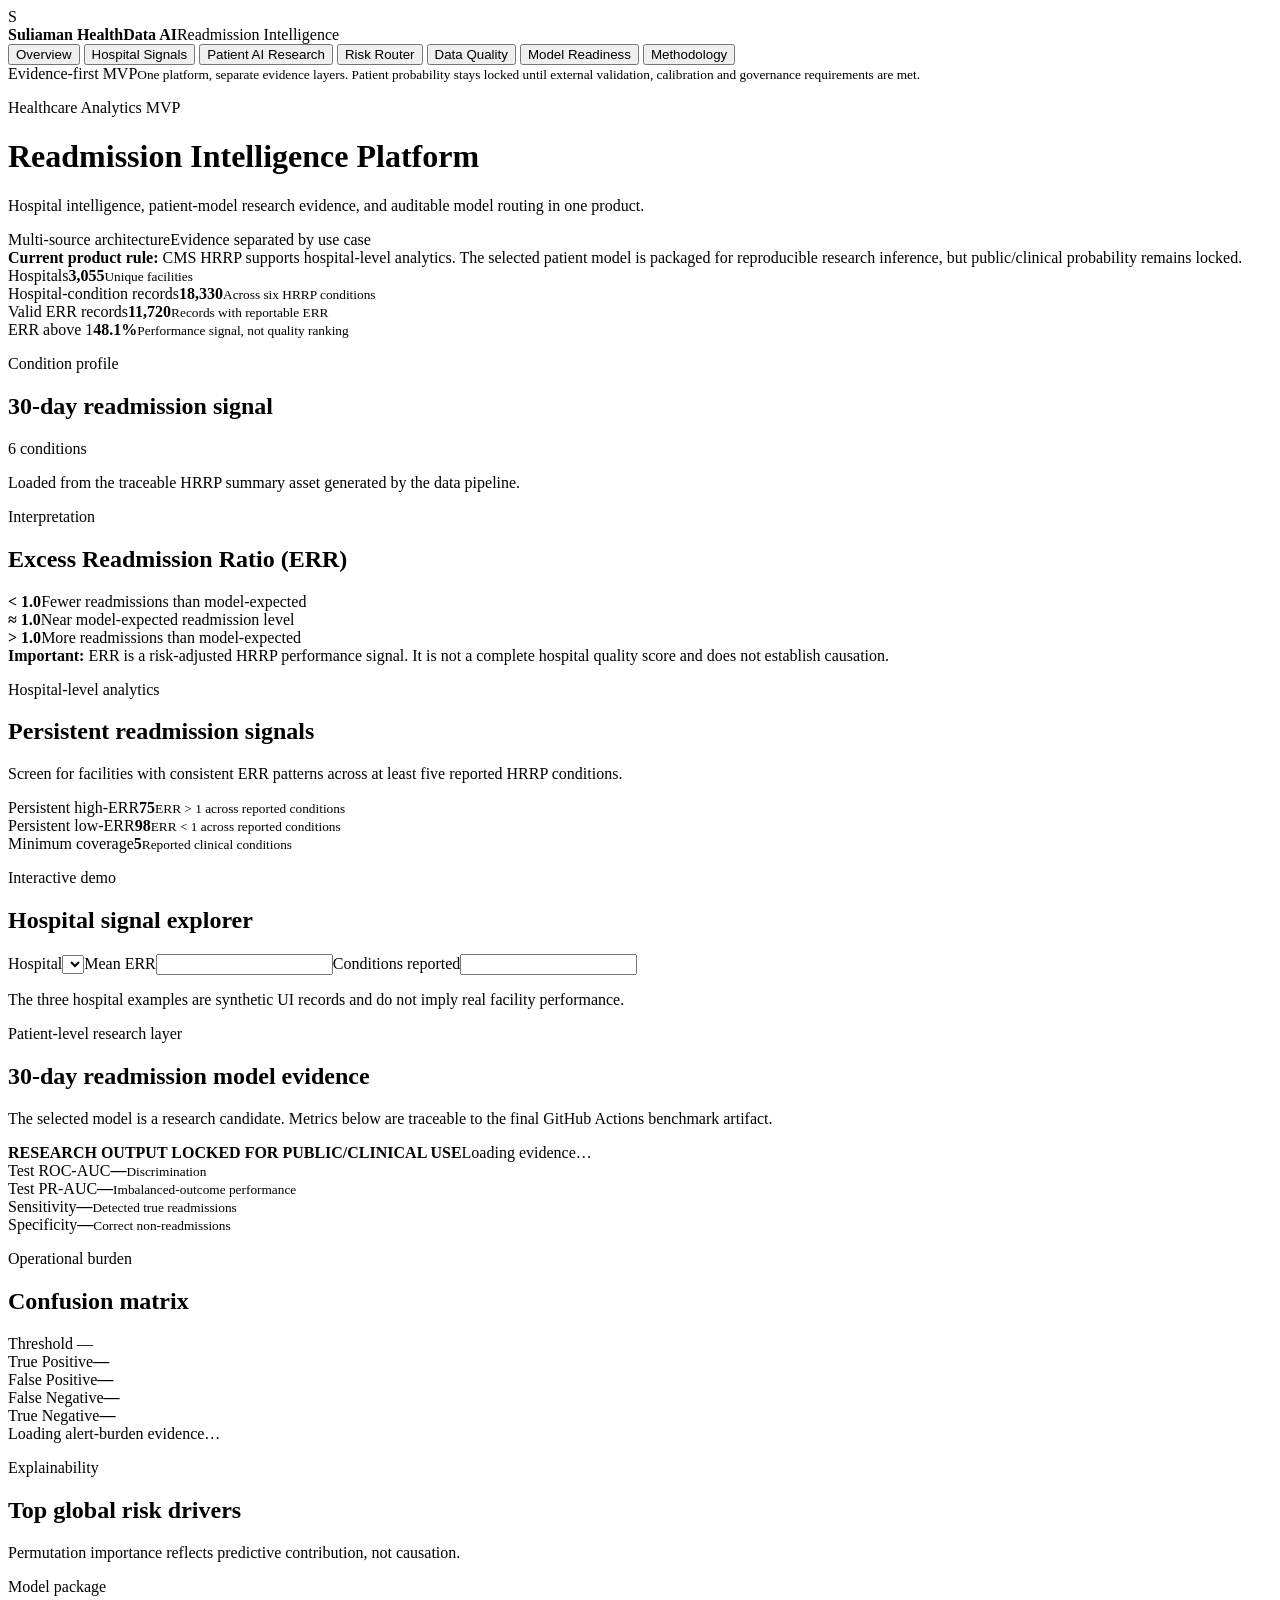
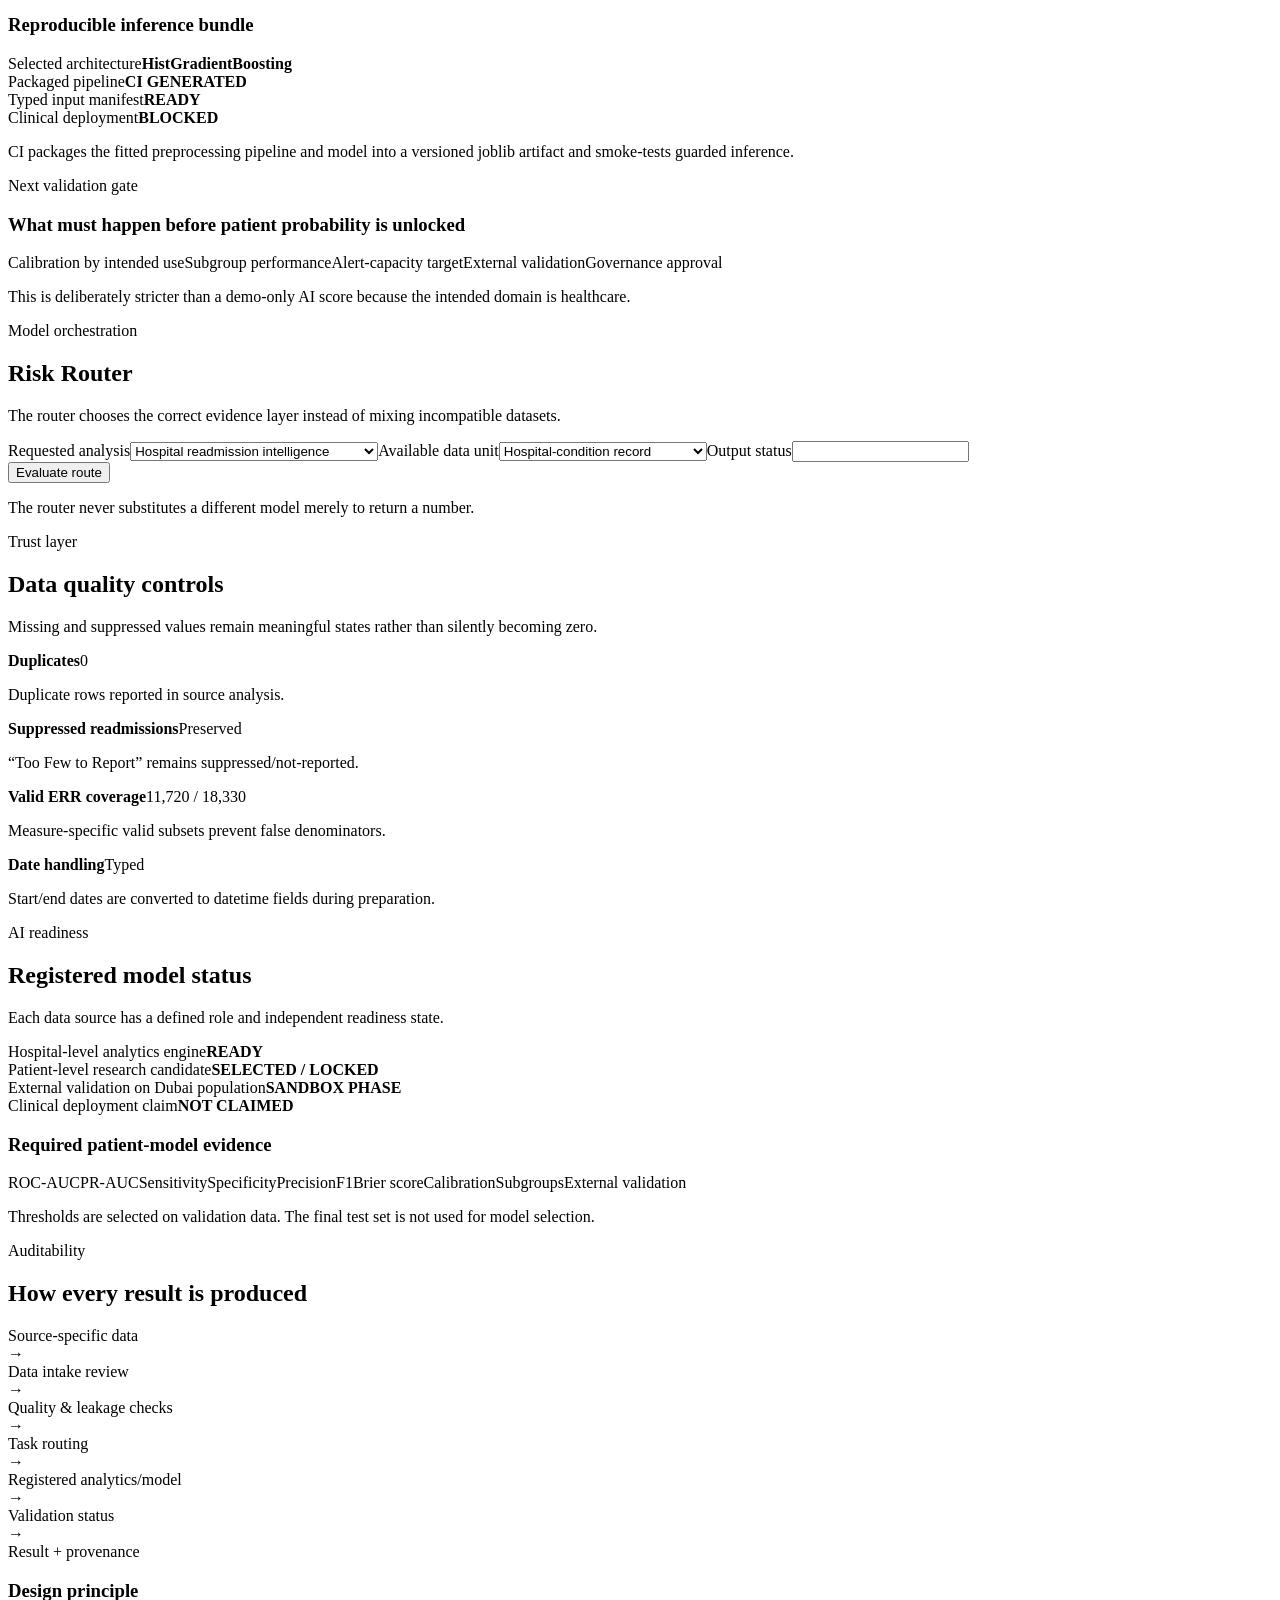
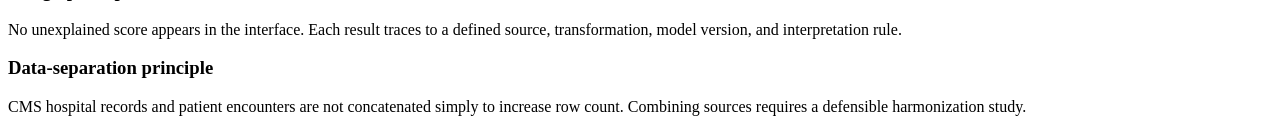
==== index.html @ 700cd5d9 "Publish MVP entrypoint at repository root" ====
<!doctype html>
<html lang="en">
<head>
  <meta charset="utf-8" />
  <meta name="viewport" content="width=device-width, initial-scale=1" />
  <title>Suliaman HealthData AI | Readmission Intelligence</title>
  <link rel="stylesheet" href="styles.css" />
</head>
<body>
  <div class="shell">
    <aside class="sidebar">
      <div class="brand"><div class="brand-mark">S</div><div><strong>Suliaman HealthData AI</strong><span>Readmission Intelligence</span></div></div>
      <nav>
        <button class="nav-item active" data-view="overview">Overview</button>
        <button class="nav-item" data-view="signals">Hospital Signals</button>
        <button class="nav-item" data-view="patient-ai">Patient AI Research</button>
        <button class="nav-item" data-view="router">Risk Router</button>
        <button class="nav-item" data-view="quality">Data Quality</button>
        <button class="nav-item" data-view="model">Model Readiness</button>
        <button class="nav-item" data-view="methodology">Methodology</button>
      </nav>
      <div class="sidebar-note"><span class="status-dot"></span>Evidence-first MVP<small>One platform, separate evidence layers. Patient probability stays locked until external validation, calibration and governance requirements are met.</small></div>
    </aside>
    <main>
      <header class="topbar">
        <div><p class="eyebrow">Healthcare Analytics MVP</p><h1>Readmission Intelligence Platform</h1><p class="subtitle">Hospital intelligence, patient-model research evidence, and auditable model routing in one product.</p></div>
        <div class="badges"><span class="badge">Multi-source architecture</span><span class="badge badge-safe">Evidence separated by use case</span></div>
      </header>
      <section id="overview" class="view active-view">
        <div class="callout"><strong>Current product rule:</strong> CMS HRRP supports hospital-level analytics. The selected patient model is packaged for reproducible research inference, but public/clinical probability remains locked.</div>
        <div class="kpi-grid">
          <article class="card kpi"><span>Hospitals</span><strong>3,055</strong><small>Unique facilities</small></article>
          <article class="card kpi"><span>Hospital-condition records</span><strong>18,330</strong><small>Across six HRRP conditions</small></article>
          <article class="card kpi"><span>Valid ERR records</span><strong>11,720</strong><small>Records with reportable ERR</small></article>
          <article class="card kpi"><span>ERR above 1</span><strong>48.1%</strong><small>Performance signal, not quality ranking</small></article>
        </div>
        <div class="grid-2">
          <article class="card"><div class="card-head"><div><p class="eyebrow">Condition profile</p><h2>30-day readmission signal</h2></div><span class="chip">6 conditions</span></div><div class="bars" id="conditionBars"></div><p class="footnote">Loaded from the traceable HRRP summary asset generated by the data pipeline.</p></article>
          <article class="card"><div class="card-head"><div><p class="eyebrow">Interpretation</p><h2>Excess Readmission Ratio (ERR)</h2></div></div><div class="err-scale"><div><strong>&lt; 1.0</strong><span>Fewer readmissions than model-expected</span></div><div><strong>≈ 1.0</strong><span>Near model-expected readmission level</span></div><div><strong>&gt; 1.0</strong><span>More readmissions than model-expected</span></div></div><div class="warning"><strong>Important:</strong> ERR is a risk-adjusted HRRP performance signal. It is not a complete hospital quality score and does not establish causation.</div></article>
        </div>
      </section>
      <section id="signals" class="view">
        <div class="section-heading"><p class="eyebrow">Hospital-level analytics</p><h2>Persistent readmission signals</h2><p>Screen for facilities with consistent ERR patterns across at least five reported HRRP conditions.</p></div>
        <div class="kpi-grid compact"><article class="card kpi"><span>Persistent high-ERR</span><strong>75</strong><small>ERR &gt; 1 across reported conditions</small></article><article class="card kpi"><span>Persistent low-ERR</span><strong>98</strong><small>ERR &lt; 1 across reported conditions</small></article><article class="card kpi"><span>Minimum coverage</span><strong>5</strong><small>Reported clinical conditions</small></article></div>
        <article class="card"><div class="card-head"><div><p class="eyebrow">Interactive demo</p><h2>Hospital signal explorer</h2></div></div><div class="form-row"><label>Hospital<select id="hospitalSelect"></select></label><label>Mean ERR<input id="meanErr" readonly /></label><label>Conditions reported<input id="conditionCount" readonly /></label></div><div id="signalResult" class="result-card"></div><p class="footnote">The three hospital examples are synthetic UI records and do not imply real facility performance.</p></article>
      </section>
      <section id="patient-ai" class="view">
        <div class="section-heading"><p class="eyebrow">Patient-level research layer</p><h2>30-day readmission model evidence</h2><p>The selected model is a research candidate. Metrics below are traceable to the final GitHub Actions benchmark artifact.</p></div>
        <div class="lock-banner"><strong>RESEARCH OUTPUT LOCKED FOR PUBLIC/CLINICAL USE</strong><span id="patientLockReason">Loading evidence…</span></div>
        <div class="kpi-grid">
          <article class="card kpi"><span>Test ROC-AUC</span><strong id="patientAuc">—</strong><small>Discrimination</small></article>
          <article class="card kpi"><span>Test PR-AUC</span><strong id="patientPrauc">—</strong><small>Imbalanced-outcome performance</small></article>
          <article class="card kpi"><span>Sensitivity</span><strong id="patientSensitivity">—</strong><small>Detected true readmissions</small></article>
          <article class="card kpi"><span>Specificity</span><strong id="patientSpecificity">—</strong><small>Correct non-readmissions</small></article>
        </div>
        <div class="grid-2">
          <article class="card"><div class="card-head"><div><p class="eyebrow">Operational burden</p><h2>Confusion matrix</h2></div><span class="chip" id="patientThreshold">Threshold —</span></div><div class="confusion-grid"><div class="cm tp"><span>True Positive</span><strong id="cmTp">—</strong></div><div class="cm fp"><span>False Positive</span><strong id="cmFp">—</strong></div><div class="cm fn"><span>False Negative</span><strong id="cmFn">—</strong></div><div class="cm tn"><span>True Negative</span><strong id="cmTn">—</strong></div></div><div class="warning" id="alertBurden">Loading alert-burden evidence…</div></article>
          <article class="card"><div class="card-head"><div><p class="eyebrow">Explainability</p><h2>Top global risk drivers</h2></div></div><div id="riskDrivers" class="driver-list"></div><p class="footnote">Permutation importance reflects predictive contribution, not causation.</p></article>
        </div>
        <div class="grid-2">
          <article class="card"><p class="eyebrow">Model package</p><h3>Reproducible inference bundle</h3><div class="status-row"><span>Selected architecture</span><strong class="ready">HistGradientBoosting</strong></div><div class="status-row"><span>Packaged pipeline</span><strong class="ready">CI GENERATED</strong></div><div class="status-row"><span>Typed input manifest</span><strong class="ready">READY</strong></div><div class="status-row"><span>Clinical deployment</span><strong class="blocked">BLOCKED</strong></div><p>CI packages the fitted preprocessing pipeline and model into a versioned joblib artifact and smoke-tests guarded inference.</p></article>
          <article class="card"><p class="eyebrow">Next validation gate</p><h3>What must happen before patient probability is unlocked</h3><div class="metric-list"><span>Calibration by intended use</span><span>Subgroup performance</span><span>Alert-capacity target</span><span>External validation</span><span>Governance approval</span></div><p>This is deliberately stricter than a demo-only AI score because the intended domain is healthcare.</p></article>
        </div>
      </section>
      <section id="router" class="view">
        <div class="section-heading"><p class="eyebrow">Model orchestration</p><h2>Risk Router</h2><p>The router chooses the correct evidence layer instead of mixing incompatible datasets.</p></div>
        <article class="card"><div class="form-row router-form"><label>Requested analysis<select id="taskSelect"><option value="hospital_level_readmission_intelligence">Hospital readmission intelligence</option><option value="patient_30_day_readmission_probability">Patient 30-day readmission probability</option><option value="external_validation_and_local_calibration">Dubai external validation</option></select></label><label>Available data unit<select id="unitSelect"><option value="hospital-condition record">Hospital-condition record</option><option value="patient encounter">Patient encounter</option><option value="authorized Dubai sandbox data">Authorized Dubai sandbox data</option></select></label><label>Output status<input id="routeStatus" readonly /></label></div><button id="routeButton" class="primary-button" type="button">Evaluate route</button><div id="routeResult" class="result-card router-result"></div><p class="footnote">The router never substitutes a different model merely to return a number.</p></article>
      </section>
      <section id="quality" class="view">
        <div class="section-heading"><p class="eyebrow">Trust layer</p><h2>Data quality controls</h2><p>Missing and suppressed values remain meaningful states rather than silently becoming zero.</p></div>
        <div class="quality-grid"><article class="card"><strong>Duplicates</strong><span class="metric good">0</span><p>Duplicate rows reported in source analysis.</p></article><article class="card"><strong>Suppressed readmissions</strong><span class="metric neutral">Preserved</span><p>“Too Few to Report” remains suppressed/not-reported.</p></article><article class="card"><strong>Valid ERR coverage</strong><span class="metric">11,720 / 18,330</span><p>Measure-specific valid subsets prevent false denominators.</p></article><article class="card"><strong>Date handling</strong><span class="metric good">Typed</span><p>Start/end dates are converted to datetime fields during preparation.</p></article></div>
      </section>
      <section id="model" class="view">
        <div class="section-heading"><p class="eyebrow">AI readiness</p><h2>Registered model status</h2><p>Each data source has a defined role and independent readiness state.</p></div>
        <div class="model-status card" id="modelRegistryStatus"><div class="status-row"><span>Hospital-level analytics engine</span><strong class="ready">READY</strong></div><div class="status-row"><span>Patient-level research candidate</span><strong class="pending">SELECTED / LOCKED</strong></div><div class="status-row"><span>External validation on Dubai population</span><strong class="pending">SANDBOX PHASE</strong></div><div class="status-row"><span>Clinical deployment claim</span><strong class="blocked">NOT CLAIMED</strong></div></div>
        <article class="card"><h3>Required patient-model evidence</h3><div class="metric-list"><span>ROC-AUC</span><span>PR-AUC</span><span>Sensitivity</span><span>Specificity</span><span>Precision</span><span>F1</span><span>Brier score</span><span>Calibration</span><span>Subgroups</span><span>External validation</span></div><p>Thresholds are selected on validation data. The final test set is not used for model selection.</p></article>
      </section>
      <section id="methodology" class="view">
        <div class="section-heading"><p class="eyebrow">Auditability</p><h2>How every result is produced</h2></div>
        <article class="card pipeline"><div>Source-specific data</div><span>→</span><div>Data intake review</div><span>→</span><div>Quality & leakage checks</div><span>→</span><div>Task routing</div><span>→</span><div>Registered analytics/model</div><span>→</span><div>Validation status</div><span>→</span><div>Result + provenance</div></article>
        <div class="grid-2"><article class="card"><h3>Design principle</h3><p>No unexplained score appears in the interface. Each result traces to a defined source, transformation, model version, and interpretation rule.</p></article><article class="card"><h3>Data-separation principle</h3><p>CMS hospital records and patient encounters are not concatenated simply to increase row count. Combining sources requires a defensible harmonization study.</p></article></div>
      </section>
    </main>
  </div>
  <script src="app.js"></script>
</body>
</html>
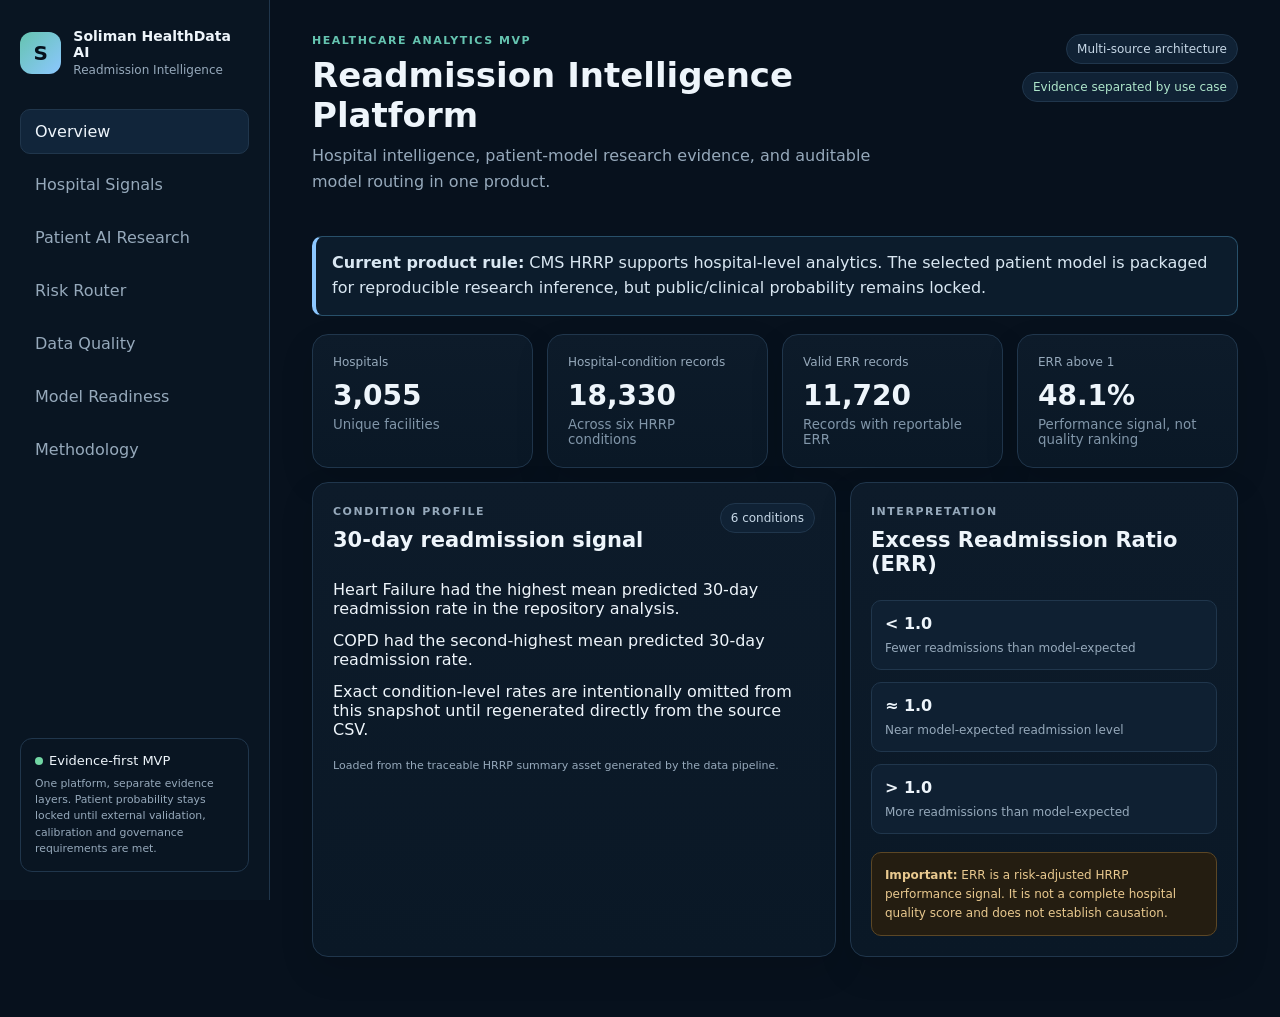
==== commit 17552e22: "Polish readmission project documentation and model identity" ====
--- a/index.html
+++ b/index.html
@@ -3,13 +3,13 @@
 <head>
   <meta charset="utf-8" />
   <meta name="viewport" content="width=device-width, initial-scale=1" />
-  <title>Suliaman HealthData AI | Readmission Intelligence</title>
+  <title>Soliman HealthData AI | Readmission Intelligence</title>
   <link rel="stylesheet" href="styles.css" />
 </head>
 <body>
   <div class="shell">
     <aside class="sidebar">
-      <div class="brand"><div class="brand-mark">S</div><div><strong>Suliaman HealthData AI</strong><span>Readmission Intelligence</span></div></div>
+      <div class="brand"><div class="brand-mark">S</div><div><strong>Soliman HealthData AI</strong><span>Readmission Intelligence</span></div></div>
       <nav>
         <button class="nav-item active" data-view="overview">Overview</button>
         <button class="nav-item" data-view="signals">Hospital Signals</button>
--- a/styles.css
+++ b/styles.css
@@ -0,0 +1 @@
+:root{--bg:#07111d;--panel:#0d1b2a;--panel2:#102235;--line:#20364c;--text:#eef5fb;--muted:#96a9bb;--accent:#65c4b0;--accent2:#8cc7ff;--warn:#f0b35a;--danger:#ee7d7d;--good:#72d6a4}*{box-sizing:border-box}body{margin:0;font-family:Inter,ui-sans-serif,system-ui,-apple-system,BlinkMacSystemFont,"Segoe UI",sans-serif;background:var(--bg);color:var(--text)}button,input,select{font:inherit}.shell{min-height:100vh;display:grid;grid-template-columns:270px 1fr}.sidebar{border-right:1px solid var(--line);padding:28px 20px;display:flex;flex-direction:column;gap:32px;background:#091522;position:sticky;top:0;height:100vh}.brand{display:flex;align-items:center;gap:12px}.brand-mark{width:42px;height:42px;border-radius:12px;display:grid;place-items:center;background:linear-gradient(135deg,var(--accent),var(--accent2));color:#06111d;font-weight:900;font-size:20px}.brand strong,.brand span{display:block}.brand strong{font-size:14px}.brand span{font-size:12px;color:var(--muted);margin-top:3px}nav{display:grid;gap:8px}.nav-item{background:transparent;color:var(--muted);border:1px solid transparent;padding:12px 14px;border-radius:10px;text-align:left;cursor:pointer}.nav-item:hover,.nav-item.active{background:#11253a;color:var(--text);border-color:var(--line)}.sidebar-note{margin-top:auto;border:1px solid var(--line);padding:14px;border-radius:12px;color:var(--text);font-size:13px}.sidebar-note small{display:block;color:var(--muted);line-height:1.5;margin-top:8px}.status-dot{width:8px;height:8px;background:var(--good);border-radius:50%;display:inline-block;margin-right:6px}main{padding:34px 42px 60px;max-width:1500px;width:100%;margin:0 auto}.topbar{display:flex;justify-content:space-between;gap:24px;align-items:flex-start;margin-bottom:26px}.eyebrow{text-transform:uppercase;letter-spacing:.14em;color:var(--accent);font-size:11px;font-weight:800;margin:0 0 8px}h1,h2,h3,p{margin-top:0}h1{font-size:34px;margin-bottom:8px}h2{font-size:21px;margin-bottom:6px}h3{font-size:17px}.subtitle,.section-heading p,.card p{color:var(--muted);line-height:1.6}.badges{display:flex;gap:8px;flex-wrap:wrap;justify-content:flex-end}.badge,.chip{border:1px solid var(--line);background:#102235;padding:7px 10px;border-radius:999px;font-size:12px;color:#c6d7e6}.badge-safe{color:#aee6cb}.view{display:none}.active-view{display:block}.callout{padding:14px 16px;border:1px solid #28506a;border-left:4px solid var(--accent2);background:#0c1c2c;border-radius:10px;margin-bottom:18px;color:#d9e7f2;line-height:1.55}.kpi-grid{display:grid;grid-template-columns:repeat(4,minmax(0,1fr));gap:14px;margin-bottom:14px}.kpi-grid.compact{grid-template-columns:repeat(3,minmax(0,1fr))}.card{background:linear-gradient(180deg,var(--panel),#0a1826);border:1px solid var(--line);border-radius:16px;padding:20px;box-shadow:0 14px 34px rgba(0,0,0,.12)}.kpi span,.kpi strong,.kpi small{display:block}.kpi span{font-size:12px;color:var(--muted)}.kpi strong{font-size:28px;margin:10px 0 5px}.kpi small{color:#8196a9}.grid-2{display:grid;grid-template-columns:1.35fr 1fr;gap:14px;margin-top:14px}.card-head{display:flex;align-items:flex-start;justify-content:space-between;gap:12px}.bars{display:grid;gap:13px;margin-top:22px}.bar-row{display:grid;grid-template-columns:170px 1fr 48px;align-items:center;gap:10px;font-size:12px}.bar-track{height:9px;background:#13283d;border-radius:999px;overflow:hidden}.bar-fill{height:100%;background:linear-gradient(90deg,var(--accent),var(--accent2));border-radius:999px}.footnote{font-size:11px!important;margin-top:18px!important}.err-scale{display:grid;gap:12px;margin:18px 0}.err-scale div{padding:13px;border:1px solid var(--line);border-radius:10px;background:#0f2032}.err-scale strong{display:block;margin-bottom:4px}.err-scale span{font-size:12px;color:var(--muted)}.warning{border:1px solid #5c4725;background:#241d11;padding:13px;border-radius:10px;color:#e9c98f;font-size:12px;line-height:1.55}.section-heading{margin:10px 0 18px}.section-heading p{max-width:760px}.form-row{display:grid;grid-template-columns:2fr 1fr 1fr;gap:12px;margin:14px 0}label{display:grid;gap:7px;color:var(--muted);font-size:12px}select,input{width:100%;padding:11px 12px;border-radius:10px;border:1px solid var(--line);background:#081725;color:var(--text)}.result-card{padding:16px;border-radius:12px;background:#102235;border:1px solid var(--line)}.result-card strong{font-size:20px}.router-form{grid-template-columns:1.4fr 1.2fr .8fr}.router-result{margin-top:14px}.primary-button{border:1px solid #39796c;background:linear-gradient(135deg,#1f7568,#245f82);color:var(--text);padding:11px 16px;border-radius:10px;font-weight:800;cursor:pointer}.primary-button:hover{filter:brightness(1.08)}.quality-grid{display:grid;grid-template-columns:repeat(2,minmax(0,1fr));gap:14px}.quality-grid .metric{display:block;font-size:24px;font-weight:800;margin:12px 0}.metric.good,.ready{color:var(--good)}.metric.neutral,.pending{color:var(--warn)}.blocked{color:var(--danger)}.model-status{display:grid;gap:0;margin-bottom:14px}.status-row{display:flex;justify-content:space-between;gap:12px;padding:15px 0;border-bottom:1px solid var(--line)}.status-row:last-child{border-bottom:0}.status-row strong{font-size:12px}.metric-list{display:flex;flex-wrap:wrap;gap:8px;margin:14px 0}.metric-list span{padding:8px 10px;border:1px solid var(--line);border-radius:8px;background:#102235;font-size:12px}.pipeline{display:flex;align-items:center;gap:10px;flex-wrap:wrap}.pipeline div{padding:10px 12px;background:#102235;border:1px solid var(--line);border-radius:10px;font-size:12px}.pipeline span{color:var(--accent)}.lock-banner{border:1px solid #5c4725;background:#241d11;padding:14px 16px;border-radius:12px;margin-bottom:14px;display:grid;gap:6px}.lock-banner strong{color:#ffd18a}.lock-banner span{color:#d7b98b;font-size:12px}.confusion-grid{display:grid;grid-template-columns:1fr 1fr;gap:10px;margin:18px 0}.cm{padding:14px;border:1px solid var(--line);border-radius:10px;background:#102235}.cm span,.cm strong{display:block}.cm span{font-size:11px;color:var(--muted)}.cm strong{font-size:24px;margin-top:6px}.driver-list{display:grid;gap:10px}.driver-row{display:grid;grid-template-columns:180px 1fr 58px;align-items:center;gap:10px;font-size:12px}.driver-track{height:8px;border-radius:999px;background:#13283d;overflow:hidden}.driver-fill{height:100%;background:linear-gradient(90deg,var(--accent2),var(--accent));border-radius:999px}@media(max-width:980px){.shell{grid-template-columns:1fr}.sidebar{position:relative;height:auto;border-right:0;border-bottom:1px solid var(--line)}nav{grid-template-columns:repeat(2,minmax(0,1fr))}.sidebar-note{display:none}main{padding:28px 18px}.topbar{display:block}.badges{justify-content:flex-start;margin-top:14px}.kpi-grid,.kpi-grid.compact,.grid-2,.quality-grid,.form-row,.router-form{grid-template-columns:1fr 1fr}}@media(max-width:640px){.kpi-grid,.kpi-grid.compact,.grid-2,.quality-grid,.form-row,.router-form,.confusion-grid{grid-template-columns:1fr}nav{grid-template-columns:1fr}.topbar h1{font-size:28px}.bar-row{grid-template-columns:120px 1fr 42px}.driver-row{grid-template-columns:120px 1fr 48px}}
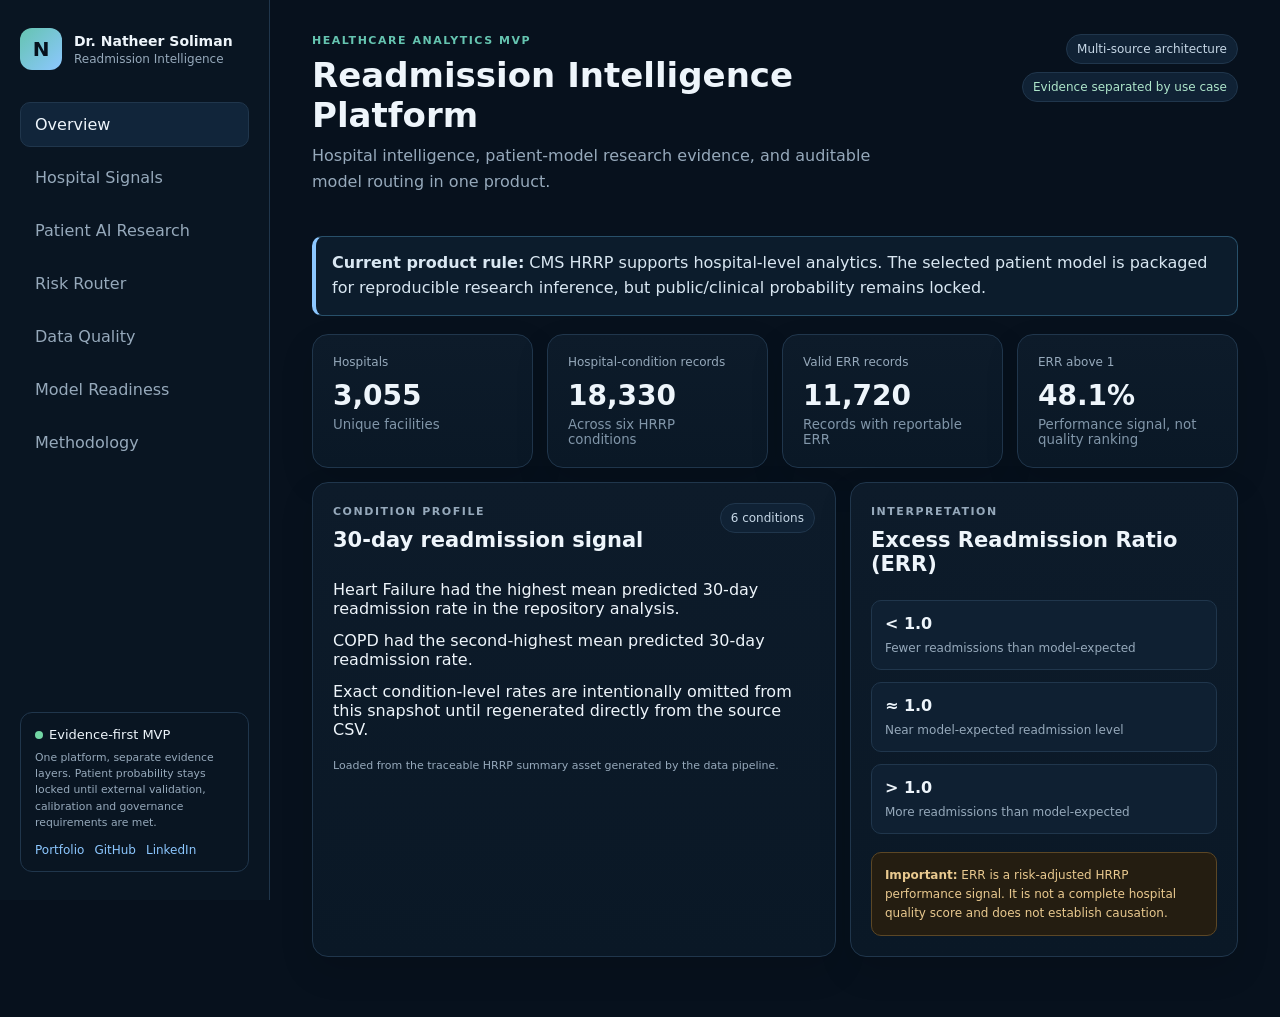
==== commit 9f18c461: "Use Dr. Natheer Soliman personal brand across the MVP" ====
--- a/index.html
+++ b/index.html
@@ -3,13 +3,14 @@
 <head>
   <meta charset="utf-8" />
   <meta name="viewport" content="width=device-width, initial-scale=1" />
-  <title>Soliman HealthData AI | Readmission Intelligence</title>
+  <title>Dr. Natheer Soliman | Readmission Intelligence</title>
   <link rel="stylesheet" href="styles.css" />
+  <style>.profile-links{display:flex;flex-wrap:wrap;gap:10px;margin-top:12px}.profile-links a{color:var(--accent2);font-size:12px;text-decoration:none}.profile-links a:hover{text-decoration:underline}</style>
 </head>
 <body>
   <div class="shell">
     <aside class="sidebar">
-      <div class="brand"><div class="brand-mark">S</div><div><strong>Soliman HealthData AI</strong><span>Readmission Intelligence</span></div></div>
+      <div class="brand"><div class="brand-mark">N</div><div><strong>Dr. Natheer Soliman</strong><span>Readmission Intelligence</span></div></div>
       <nav>
         <button class="nav-item active" data-view="overview">Overview</button>
         <button class="nav-item" data-view="signals">Hospital Signals</button>
@@ -19,7 +20,7 @@
         <button class="nav-item" data-view="model">Model Readiness</button>
         <button class="nav-item" data-view="methodology">Methodology</button>
       </nav>
-      <div class="sidebar-note"><span class="status-dot"></span>Evidence-first MVP<small>One platform, separate evidence layers. Patient probability stays locked until external validation, calibration and governance requirements are met.</small></div>
+      <div class="sidebar-note"><span class="status-dot"></span>Evidence-first MVP<small>One platform, separate evidence layers. Patient probability stays locked until external validation, calibration and governance requirements are met.</small><div class="profile-links"><a href="https://natheerne-hub.github.io/natheersoliman.github.io/" target="_blank" rel="noopener">Portfolio</a><a href="https://github.com/natheerne-hub" target="_blank" rel="noopener">GitHub</a><a href="https://www.linkedin.com/in/nather-suliaman-64866342a" target="_blank" rel="noopener">LinkedIn</a></div></div>
     </aside>
     <main>
       <header class="topbar">
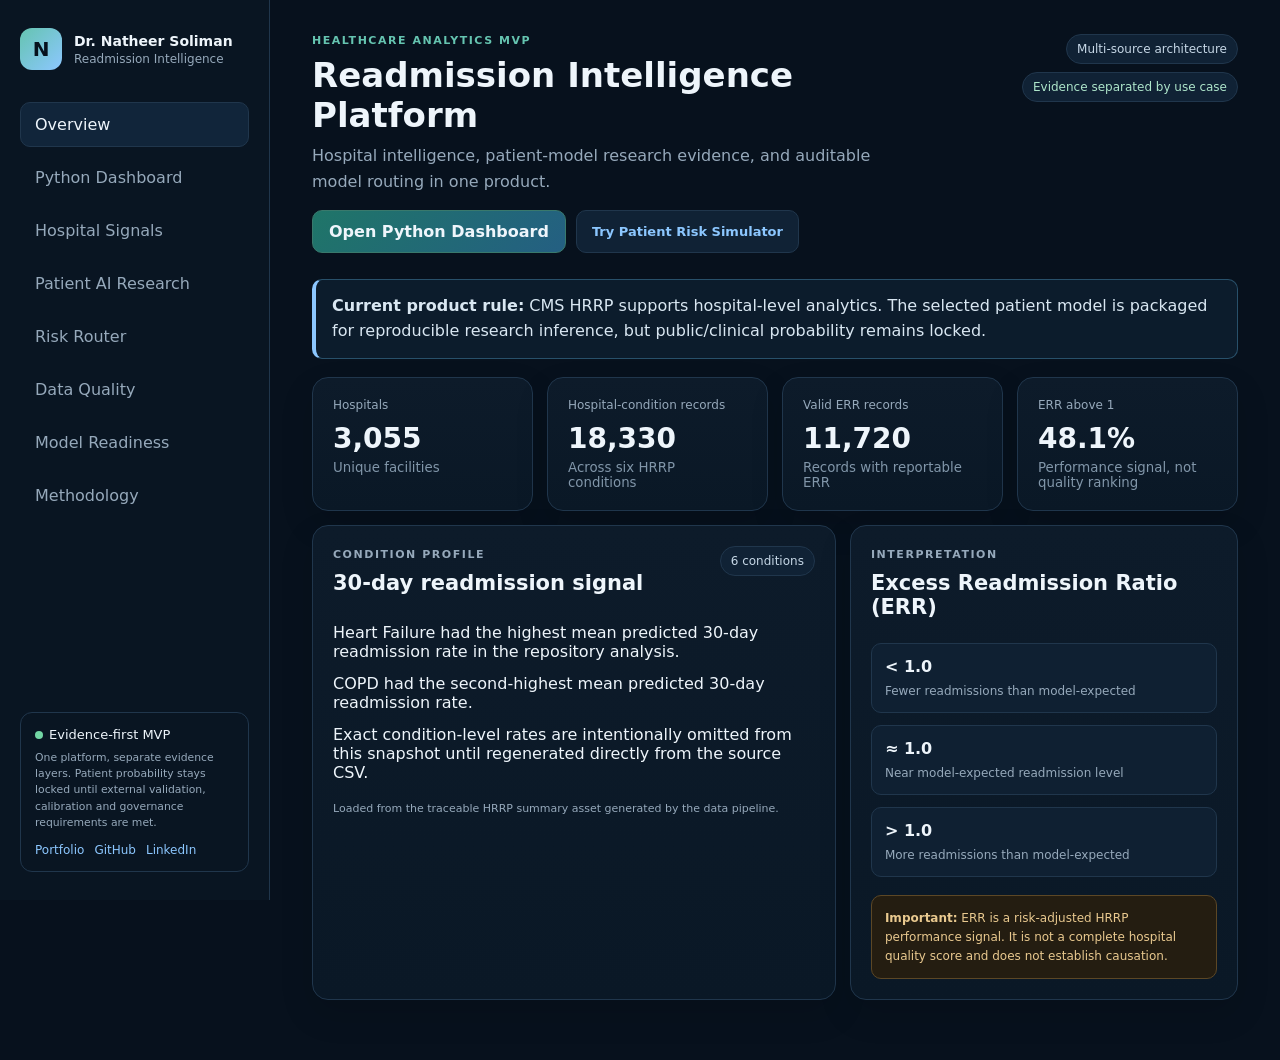
==== commit 941fbbc1: "Add Python-powered hospital analytics dashboard" ====
--- a/index.html
+++ b/index.html
@@ -6,6 +6,9 @@
   <title>Dr. Natheer Soliman | Readmission Intelligence</title>
   <link rel="stylesheet" href="styles.css" />
   <style>.profile-links{display:flex;flex-wrap:wrap;gap:10px;margin-top:12px}.profile-links a{color:var(--accent2);font-size:12px;text-decoration:none}.profile-links a:hover{text-decoration:underline}</style>
+  <style>
+    .hero-actions{display:flex;gap:10px;flex-wrap:wrap;margin-top:16px}.primary-link,.secondary-link{display:inline-flex;align-items:center;justify-content:center;padding:11px 15px;border-radius:10px;text-decoration:none;font-size:13px;font-weight:800}.primary-link{color:var(--text);border:1px solid #39796c;background:linear-gradient(135deg,#1f7568,#245f82)}.secondary-link{color:var(--accent2);border:1px solid var(--line);background:#102235}.dash-bars{display:grid;gap:20px;margin-top:24px}.dash-measure>div:first-child{display:flex;justify-content:space-between;gap:14px;margin-bottom:8px;font-size:13px}.dash-track{height:14px;background:#13283d;border-radius:999px;overflow:hidden}.dash-fill{height:100%;border-radius:999px;background:linear-gradient(90deg,var(--accent),var(--accent2))}.dash-fill.muted{background:#64788b}.dash-fill.warn{background:linear-gradient(90deg,#df9646,#f0b35a)}.dash-fill.good{background:linear-gradient(90deg,#3fa578,#72d6a4)}.signal-columns{height:215px;display:flex;align-items:flex-end;justify-content:center;gap:60px;padding-top:20px}.signal-columns>div{width:110px;display:flex;flex-direction:column;align-items:center;gap:8px;color:var(--muted);font-size:12px}.signal-column{width:64px;border-radius:10px 10px 3px 3px}.signal-column.high{background:linear-gradient(180deg,var(--warn),#9a602a)}.signal-column.low{background:linear-gradient(180deg,var(--good),#287052)}.signal-columns strong{font-size:22px;color:var(--text)}.insight-list{display:grid;gap:12px;margin-top:18px}.insight-row{display:grid;grid-template-columns:28px 1fr;gap:10px;align-items:flex-start;color:var(--muted);line-height:1.5}.insight-row b{width:28px;height:28px;border-radius:50%;display:grid;place-items:center;background:#16304a;color:var(--accent2)}.dashboard-cta{margin-top:14px;padding:22px;border:1px solid #39796c;border-radius:16px;background:linear-gradient(135deg,#0e2532,#102235);display:flex;align-items:center;justify-content:space-between;gap:20px}.dashboard-cta p{color:var(--muted);margin-bottom:0}.dashboard-provenance{color:var(--muted);font-size:11px;margin:14px 2px 0}@media(max-width:700px){.dashboard-cta{display:block}.dashboard-cta .primary-link{margin-top:16px;width:100%}.signal-columns{gap:28px}}
+  </style>
 </head>
 <body>
   <div class="shell">
@@ -13,6 +16,7 @@
       <div class="brand"><div class="brand-mark">N</div><div><strong>Dr. Natheer Soliman</strong><span>Readmission Intelligence</span></div></div>
       <nav>
         <button class="nav-item active" data-view="overview">Overview</button>
+        <button class="nav-item" data-view="python-dashboard">Python Dashboard</button>
         <button class="nav-item" data-view="signals">Hospital Signals</button>
         <button class="nav-item" data-view="patient-ai">Patient AI Research</button>
         <button class="nav-item" data-view="router">Risk Router</button>
@@ -24,7 +28,7 @@
     </aside>
     <main>
       <header class="topbar">
-        <div><p class="eyebrow">Healthcare Analytics MVP</p><h1>Readmission Intelligence Platform</h1><p class="subtitle">Hospital intelligence, patient-model research evidence, and auditable model routing in one product.</p></div>
+        <div><p class="eyebrow">Healthcare Analytics MVP</p><h1>Readmission Intelligence Platform</h1><p class="subtitle">Hospital intelligence, patient-model research evidence, and auditable model routing in one product.</p><div class="hero-actions"><button class="primary-button" type="button" data-open-view="python-dashboard">Open Python Dashboard</button><a class="secondary-link" href="/simulator.html">Try Patient Risk Simulator</a></div></div>
         <div class="badges"><span class="badge">Multi-source architecture</span><span class="badge badge-safe">Evidence separated by use case</span></div>
       </header>
       <section id="overview" class="view active-view">
@@ -40,6 +44,21 @@
           <article class="card"><div class="card-head"><div><p class="eyebrow">Interpretation</p><h2>Excess Readmission Ratio (ERR)</h2></div></div><div class="err-scale"><div><strong>&lt; 1.0</strong><span>Fewer readmissions than model-expected</span></div><div><strong>≈ 1.0</strong><span>Near model-expected readmission level</span></div><div><strong>&gt; 1.0</strong><span>More readmissions than model-expected</span></div></div><div class="warning"><strong>Important:</strong> ERR is a risk-adjusted HRRP performance signal. It is not a complete hospital quality score and does not establish causation.</div></article>
         </div>
       </section>
+      <section id="python-dashboard" class="view">
+        <div class="section-heading"><p class="eyebrow">Python-generated analytics</p><h2>Hospital Readmissions Dashboard</h2><p>Every value in this view is derived by the repository's Python pipeline and rendered from a versioned JSON asset.</p></div>
+        <div id="pythonKpis" class="kpi-grid"></div>
+        <div class="grid-2">
+          <article class="card"><div class="card-head"><div><p class="eyebrow">Data availability</p><h2>ERR reporting coverage</h2></div><span class="chip">18,330 records</span></div><div id="coverageChart" class="dash-bars"></div><p class="footnote">Unavailable or suppressed values are never converted to zero.</p></article>
+          <article class="card"><div class="card-head"><div><p class="eyebrow">Performance signal</p><h2>ERR distribution</h2></div><span class="chip">Descriptive</span></div><div id="errDistribution" class="dash-bars"></div><p class="footnote">ERR above 1 indicates more readmissions than model-expected, not a complete hospital-quality verdict.</p></article>
+        </div>
+        <div class="grid-2">
+          <article class="card"><div class="card-head"><div><p class="eyebrow">Multi-condition screen</p><h2>Persistent hospital signals</h2></div></div><div id="signalComparison"></div></article>
+          <article class="card"><div class="card-head"><div><p class="eyebrow">Clinical conditions</p><h2>Key findings</h2></div></div><div id="conditionInsights" class="insight-list"></div></article>
+        </div>
+        <div class="dashboard-cta"><div><p class="eyebrow">Interactive model research</p><h2>Continue to the Patient Risk Simulator</h2><p>Test the guarded 30-day readmission model with synthetic or de-identified encounter data.</p></div><a class="primary-link" href="/simulator.html">Try Patient Risk Simulator →</a></div>
+        <p id="pythonProvenance" class="dashboard-provenance"></p>
+      </section>
+
       <section id="signals" class="view">
         <div class="section-heading"><p class="eyebrow">Hospital-level analytics</p><h2>Persistent readmission signals</h2><p>Screen for facilities with consistent ERR patterns across at least five reported HRRP conditions.</p></div>
         <div class="kpi-grid compact"><article class="card kpi"><span>Persistent high-ERR</span><strong>75</strong><small>ERR &gt; 1 across reported conditions</small></article><article class="card kpi"><span>Persistent low-ERR</span><strong>98</strong><small>ERR &lt; 1 across reported conditions</small></article><article class="card kpi"><span>Minimum coverage</span><strong>5</strong><small>Reported clinical conditions</small></article></div>
@@ -84,5 +103,7 @@
     </main>
   </div>
   <script src="app.js"></script>
+  <script src="dashboard.js"></script>
+  <script>document.querySelectorAll('[data-open-view]').forEach((button)=>button.addEventListener('click',()=>document.querySelector(\`[data-view="\${button.dataset.openView}"]\`)?.click()));</script>
 </body>
 </html>
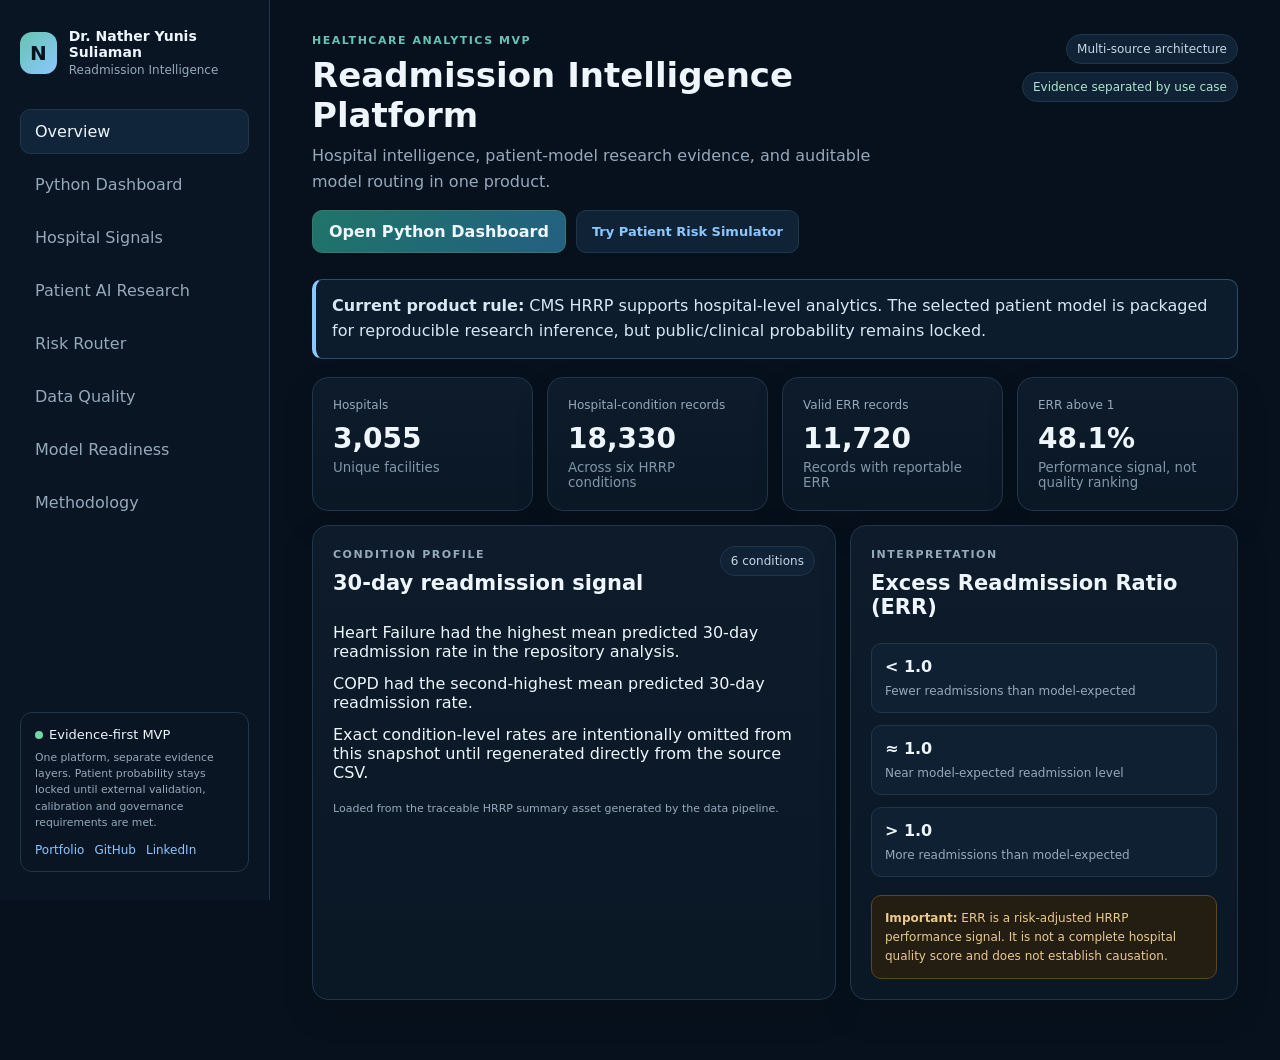
==== commit dfccf2bd: "Update author name to Nather Yunis Suliaman" ====
--- a/index.html
+++ b/index.html
@@ -3,17 +3,21 @@
 <head>
   <meta charset="utf-8" />
   <meta name="viewport" content="width=device-width, initial-scale=1" />
-  <title>Dr. Natheer Soliman | Readmission Intelligence</title>
+  <title>Dr. Nather Yunis Suliaman | Readmission Intelligence</title>
   <link rel="stylesheet" href="styles.css" />
+  <script src="https://cdn.plot.ly/plotly-2.35.2.min.js"></script>
   <style>.profile-links{display:flex;flex-wrap:wrap;gap:10px;margin-top:12px}.profile-links a{color:var(--accent2);font-size:12px;text-decoration:none}.profile-links a:hover{text-decoration:underline}</style>
   <style>
     .hero-actions{display:flex;gap:10px;flex-wrap:wrap;margin-top:16px}.primary-link,.secondary-link{display:inline-flex;align-items:center;justify-content:center;padding:11px 15px;border-radius:10px;text-decoration:none;font-size:13px;font-weight:800}.primary-link{color:var(--text);border:1px solid #39796c;background:linear-gradient(135deg,#1f7568,#245f82)}.secondary-link{color:var(--accent2);border:1px solid var(--line);background:#102235}.dash-bars{display:grid;gap:20px;margin-top:24px}.dash-measure>div:first-child{display:flex;justify-content:space-between;gap:14px;margin-bottom:8px;font-size:13px}.dash-track{height:14px;background:#13283d;border-radius:999px;overflow:hidden}.dash-fill{height:100%;border-radius:999px;background:linear-gradient(90deg,var(--accent),var(--accent2))}.dash-fill.muted{background:#64788b}.dash-fill.warn{background:linear-gradient(90deg,#df9646,#f0b35a)}.dash-fill.good{background:linear-gradient(90deg,#3fa578,#72d6a4)}.signal-columns{height:215px;display:flex;align-items:flex-end;justify-content:center;gap:60px;padding-top:20px}.signal-columns>div{width:110px;display:flex;flex-direction:column;align-items:center;gap:8px;color:var(--muted);font-size:12px}.signal-column{width:64px;border-radius:10px 10px 3px 3px}.signal-column.high{background:linear-gradient(180deg,var(--warn),#9a602a)}.signal-column.low{background:linear-gradient(180deg,var(--good),#287052)}.signal-columns strong{font-size:22px;color:var(--text)}.insight-list{display:grid;gap:12px;margin-top:18px}.insight-row{display:grid;grid-template-columns:28px 1fr;gap:10px;align-items:flex-start;color:var(--muted);line-height:1.5}.insight-row b{width:28px;height:28px;border-radius:50%;display:grid;place-items:center;background:#16304a;color:var(--accent2)}.dashboard-cta{margin-top:14px;padding:22px;border:1px solid #39796c;border-radius:16px;background:linear-gradient(135deg,#0e2532,#102235);display:flex;align-items:center;justify-content:space-between;gap:20px}.dashboard-cta p{color:var(--muted);margin-bottom:0}.dashboard-provenance{color:var(--muted);font-size:11px;margin:14px 2px 0}@media(max-width:700px){.dashboard-cta{display:block}.dashboard-cta .primary-link{margin-top:16px;width:100%}.signal-columns{gap:28px}}
+  </style>
+  <style>
+    .state-map-card{margin-top:14px}.state-map{width:100%;height:540px;margin-top:8px}.state-rankings{display:grid;grid-template-columns:1fr 1fr;gap:14px;margin-top:10px}.rank-panel{border:1px solid var(--line);border-radius:12px;padding:14px;background:#0b1a29}.rank-panel h3{font-size:14px;margin-bottom:12px}.rank-row{display:grid;grid-template-columns:34px 1fr auto;gap:8px;padding:8px 0;border-bottom:1px solid var(--line);font-size:12px}.rank-row:last-child{border-bottom:0}.rank-row span{color:var(--muted)}@media(max-width:700px){.state-map{height:390px}.state-rankings{grid-template-columns:1fr}}
   </style>
 </head>
 <body>
   <div class="shell">
     <aside class="sidebar">
-      <div class="brand"><div class="brand-mark">N</div><div><strong>Dr. Natheer Soliman</strong><span>Readmission Intelligence</span></div></div>
+      <div class="brand"><div class="brand-mark">N</div><div><strong>Dr. Nather Yunis Suliaman</strong><span>Readmission Intelligence</span></div></div>
       <nav>
         <button class="nav-item active" data-view="overview">Overview</button>
         <button class="nav-item" data-view="python-dashboard">Python Dashboard</button>
@@ -47,6 +51,12 @@
       <section id="python-dashboard" class="view">
         <div class="section-heading"><p class="eyebrow">Python-generated analytics</p><h2>Hospital Readmissions Dashboard</h2><p>Every value in this view is derived by the repository's Python pipeline and rendered from a versioned JSON asset.</p></div>
         <div id="pythonKpis" class="kpi-grid"></div>
+        <article class="card state-map-card">
+          <div class="card-head"><div><p class="eyebrow">Geographic analysis</p><h2>Mean ERR by state</h2><p>Hover over a state to see its mean ERR, hospitals, and valid records.</p></div><span class="chip">CMS HRRP FY 2026</span></div>
+          <div id="stateMap" class="state-map" role="img" aria-label="United States choropleth map showing mean Excess Readmission Ratio by state"></div>
+          <div id="stateRankings" class="state-rankings"></div>
+          <p class="footnote">State values summarize reportable hospital-condition records. Differences are descriptive and do not establish causation or complete hospital quality.</p>
+        </article>
         <div class="grid-2">
           <article class="card"><div class="card-head"><div><p class="eyebrow">Data availability</p><h2>ERR reporting coverage</h2></div><span class="chip">18,330 records</span></div><div id="coverageChart" class="dash-bars"></div><p class="footnote">Unavailable or suppressed values are never converted to zero.</p></article>
           <article class="card"><div class="card-head"><div><p class="eyebrow">Performance signal</p><h2>ERR distribution</h2></div><span class="chip">Descriptive</span></div><div id="errDistribution" class="dash-bars"></div><p class="footnote">ERR above 1 indicates more readmissions than model-expected, not a complete hospital-quality verdict.</p></article>
